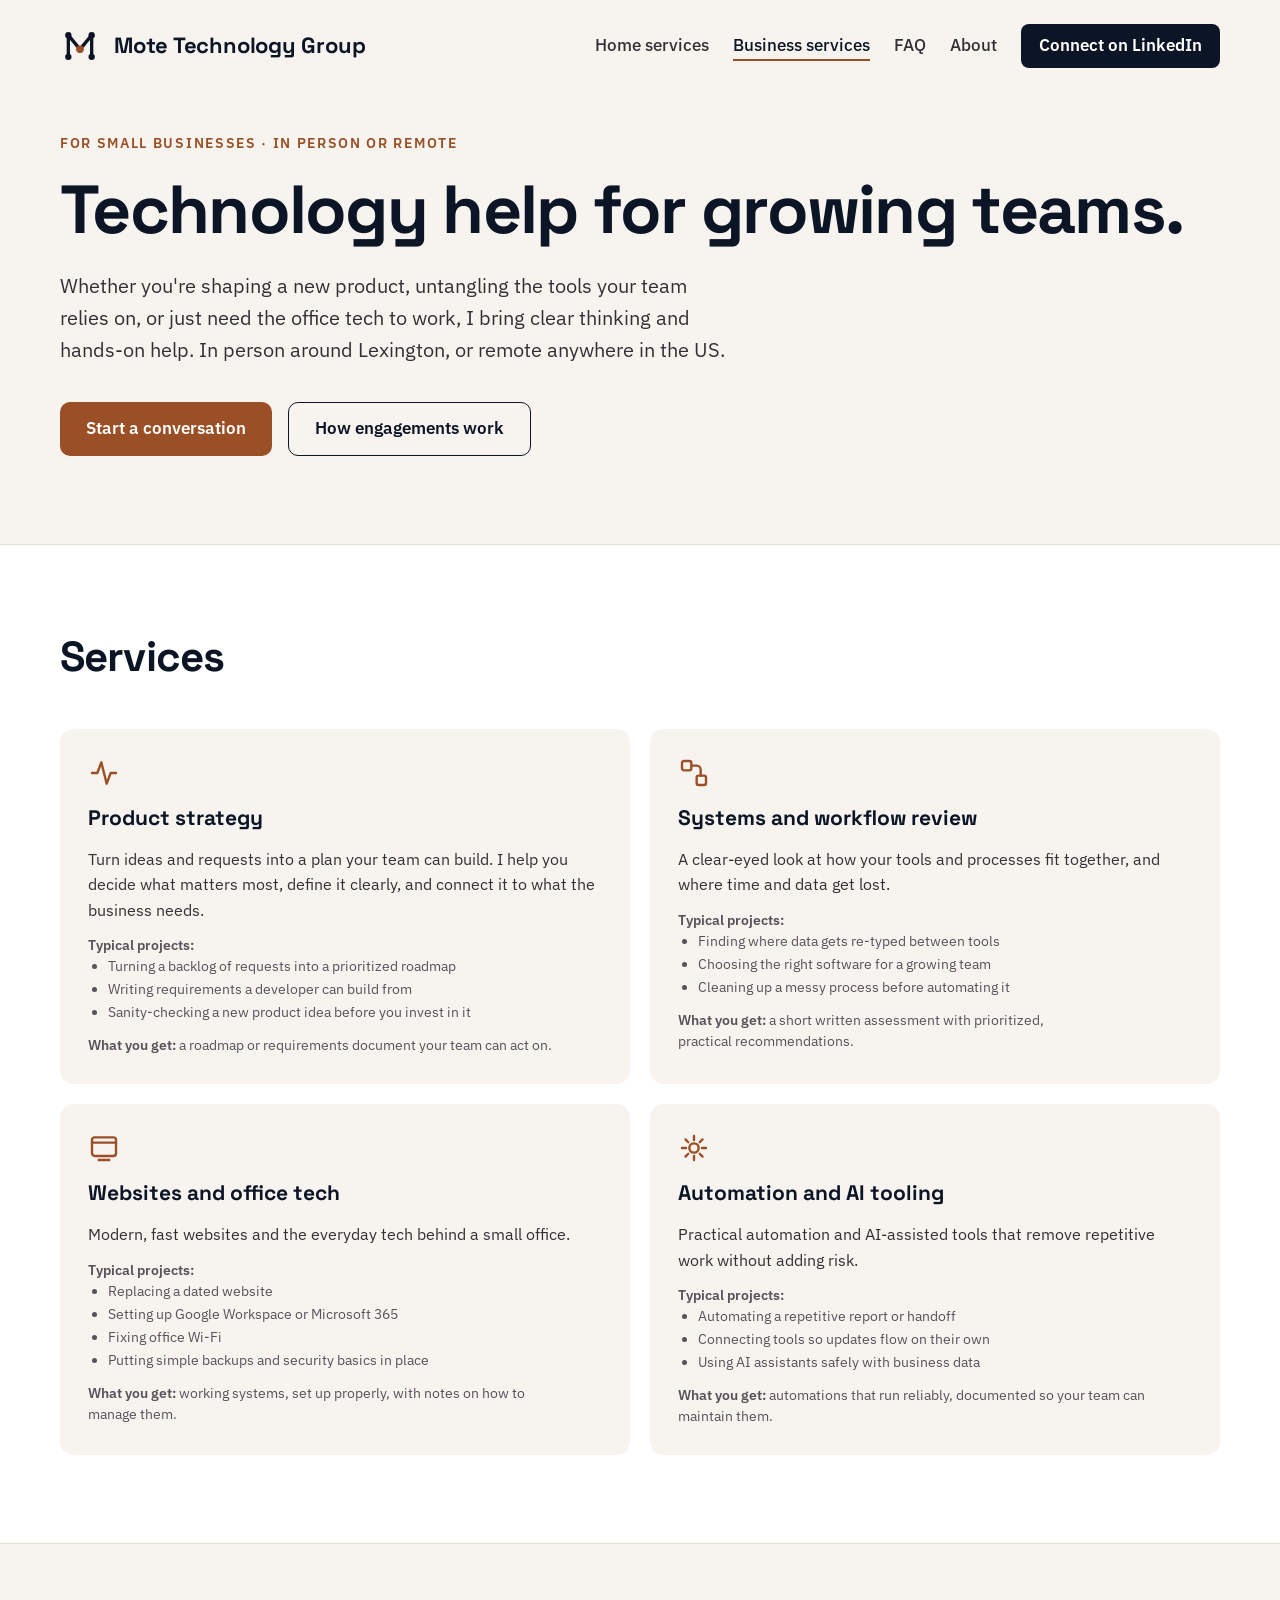
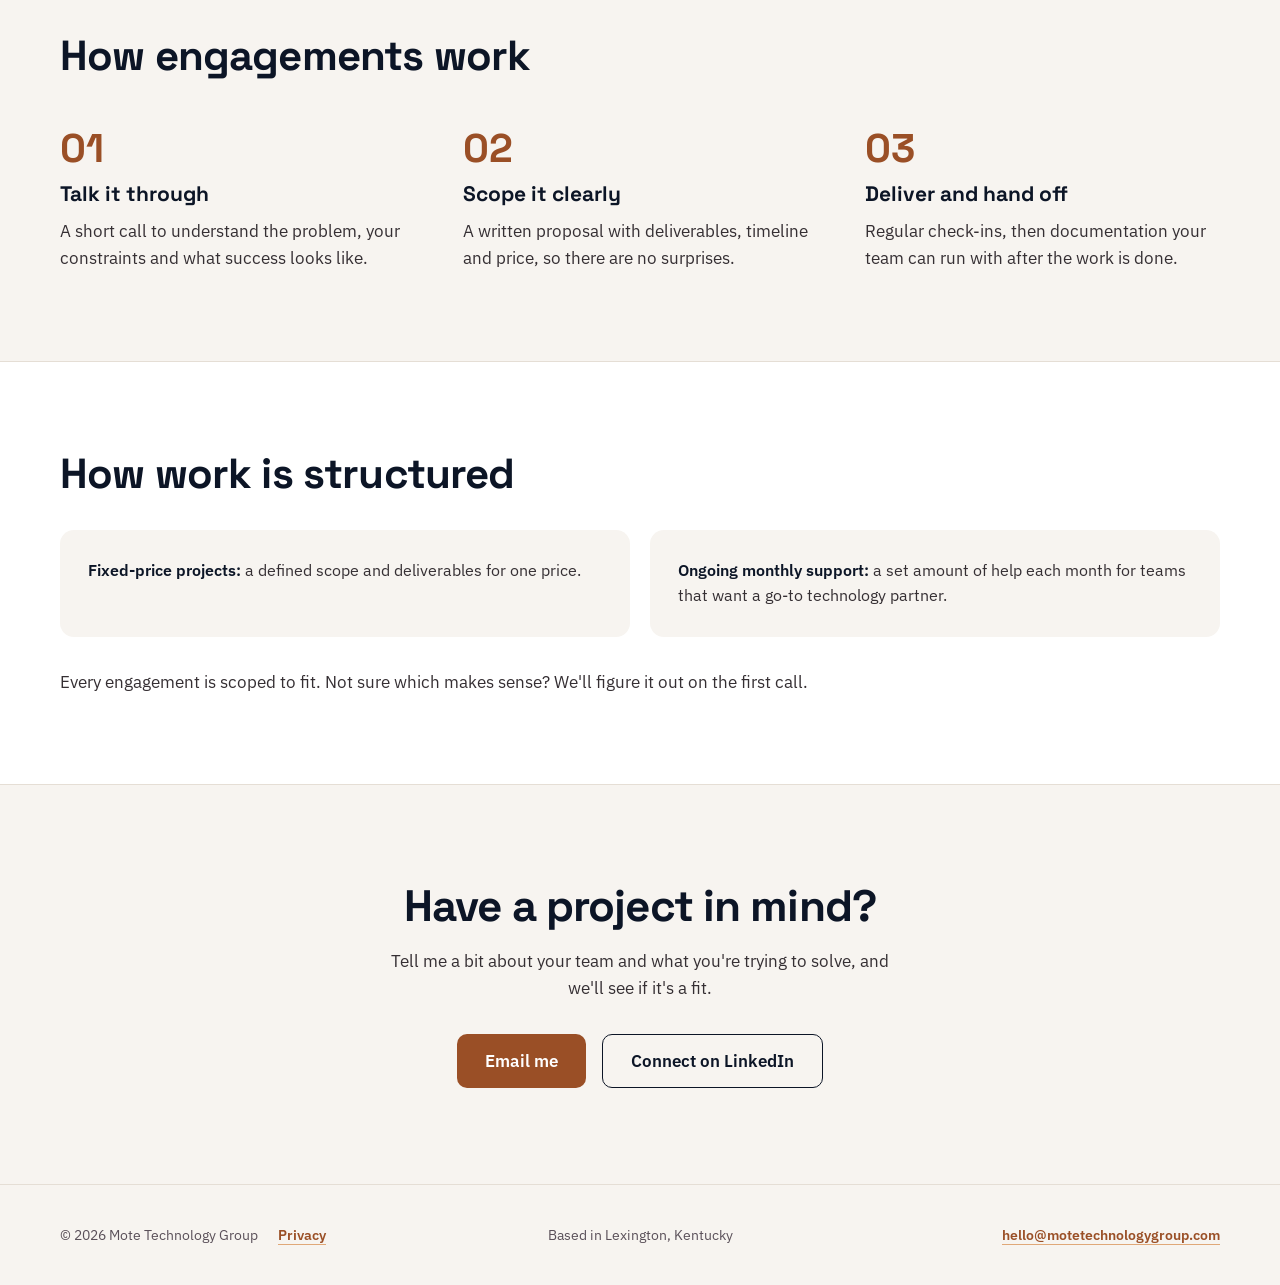
==== business/index.html @ e5a211be "Footer: group Privacy with the copyright and center the location Co-Authored-By: Claude <noreply@ant" ====
<!doctype html>
<html lang="en">
<head>
<meta charset="utf-8">
<meta name="viewport" content="width=device-width, initial-scale=1">
<meta http-equiv="Content-Security-Policy" content="default-src 'none'; style-src 'self'; font-src 'self'; img-src 'self'; connect-src 'self'; manifest-src 'self'; base-uri 'none'; form-action 'none'; object-src 'none'; upgrade-insecure-requests">
<meta name="referrer" content="strict-origin-when-cross-origin">
<title>Small Business Tech Consulting | Mote Technology Group</title>
<meta name="description" content="Product strategy, workflow reviews, websites, office tech and automation for small businesses. In person around Lexington or remote anywhere in the US.">
<link rel="canonical" href="https://motetechnologygroup.com/business/">
<link rel="icon" href="/favicon.svg" type="image/svg+xml">
<link rel="icon" href="/favicon-32.png" type="image/png" sizes="32x32">
<link rel="apple-touch-icon" href="/apple-touch-icon.png">
<link rel="manifest" href="/site.webmanifest">
<meta property="og:type" content="website">
<meta property="og:title" content="Small Business Tech Consulting | Mote Technology Group">
<meta property="og:description" content="Product strategy, workflow reviews, websites, office tech and automation for small businesses. In person around Lexington or remote anywhere in the US.">
<meta property="og:url" content="https://motetechnologygroup.com/business/">
<meta property="og:image" content="https://motetechnologygroup.com/og-image.png">
<meta property="og:image:width" content="1200">
<meta property="og:image:height" content="630">
<meta property="og:image:alt" content="Mote Technology Group: practical technology help for businesses and homes, Lexington, Kentucky">
<meta name="twitter:card" content="summary_large_image">
<meta name="twitter:site" content="@MoteTechnology">
<meta name="twitter:title" content="Small Business Tech Consulting | Mote Technology Group">
<meta name="twitter:description" content="Product strategy, workflow reviews, websites, office tech and automation for small businesses. In person around Lexington or remote anywhere in the US.">
<meta name="twitter:image" content="https://motetechnologygroup.com/og-image.png">
<meta name="color-scheme" content="light dark">
<meta name="theme-color" content="#F7F4F0" media="(prefers-color-scheme: light)">
<meta name="theme-color" content="#0C1526" media="(prefers-color-scheme: dark)">
<link rel="preload" href="/fonts/space-grotesk-latin-500-700.woff2" as="font" type="font/woff2" crossorigin>
<link rel="preload" href="/fonts/ibm-plex-sans-latin-400-600.woff2" as="font" type="font/woff2" crossorigin>
<link rel="stylesheet" href="/styles.css?v=3">
</head>
<body><a class="skip-link" href="#top">Skip to content</a><div class="page">

<header class="site-header">
<a class="brand" href="/">
<svg class="brand-mark" viewBox="0 0 48 48" width="40" height="40" aria-hidden="true" focusable="false"><polyline class="mark-line" points="10,37 10,11 24,28 38,11 38,37"/><g class="mark-nodes"><circle cx="10" cy="37" r="3.8"/><circle cx="10" cy="11" r="3.8"/><circle cx="38" cy="11" r="3.8"/><circle cx="38" cy="37" r="3.8"/></g><circle class="mark-hub" cx="24" cy="28" r="4.6"/></svg>
<span class="brand-name">Mote Technology Group</span>
</a>
<nav class="site-nav">
<a class="nav-link" href="/home/" aria-label="Home services"><span class="nav-long">Home services</span><span class="nav-short">Home</span></a>
<a class="nav-link" href="/business/" aria-current="page" aria-label="Business services"><span class="nav-long">Business services</span><span class="nav-short">Business</span></a>
<a class="nav-link" href="/faq/">FAQ</a>
<a class="nav-link" href="/#about">About</a>
<a class="nav-cta" href="https://www.linkedin.com/in/jacksonmote/">Connect on LinkedIn</a>
</nav>
</header>

<main>
<section class="hero" id="top">
<p class="eyebrow">For small businesses · In person or remote</p>
<h1 class="hero-title">Technology help for growing teams.</h1>
<p class="lead lead-wide">Whether you're shaping a new product, untangling the tools your team relies on, or just need the office tech to work, I bring clear thinking and hands-on help. In person around Lexington, or remote anywhere in the US.</p>
<div class="btn-row">
<a class="btn btn-primary" href="mailto:hello@motetechnologygroup.com?subject=Business%20inquiry">Start a conversation</a>
<a class="btn btn-outline" href="#how">How engagements work</a>
</div>
</section>

<section class="section-white" id="services">
<div class="section">
<h2 class="section-title">Services</h2>
<div class="card-grid">

<div class="card">
<svg class="icon" width="32" height="32" viewBox="0 0 24 24" aria-hidden="true"><path d="M3 12h4l3-8 4 16 3-8h4"></path></svg>
<h3 class="card-title">Product strategy</h3>
<p class="card-text">Turn ideas and requests into a plan your team can build. I help you decide what matters most, define it clearly, and connect it to what the business needs.</p>
<div>
<p class="tp"><strong>Typical projects:</strong></p>
<ul class="tp">
<li>Turning a backlog of requests into a prioritized roadmap</li>
<li>Writing requirements a developer can build from</li>
<li>Sanity-checking a new product idea before you invest in it</li>
</ul>
</div>
<p class="tp"><strong>What you get:</strong> a roadmap or requirements document your team can act on.</p>
</div>

<div class="card">
<svg class="icon" width="32" height="32" viewBox="0 0 24 24" aria-hidden="true"><rect x="3" y="3" width="7" height="7" rx="1.5"></rect><rect x="14" y="14" width="7" height="7" rx="1.5"></rect><path d="M10 6.5h4a3 3 0 0 1 3 3V14"></path></svg>
<h3 class="card-title">Systems and workflow review</h3>
<p class="card-text">A clear-eyed look at how your tools and processes fit together, and where time and data get lost.</p>
<div>
<p class="tp"><strong>Typical projects:</strong></p>
<ul class="tp">
<li>Finding where data gets re-typed between tools</li>
<li>Choosing the right software for a growing team</li>
<li>Cleaning up a messy process before automating it</li>
</ul>
</div>
<p class="tp"><strong>What you get:</strong> a short written assessment with prioritized, practical recommendations.</p>
</div>

<div class="card">
<svg class="icon" width="32" height="32" viewBox="0 0 24 24" aria-hidden="true"><rect x="3" y="4" width="18" height="14" rx="2"></rect><path d="M3 8h18M8 21h8"></path></svg>
<h3 class="card-title">Websites and office tech</h3>
<p class="card-text">Modern, fast websites and the everyday tech behind a small office.</p>
<div>
<p class="tp"><strong>Typical projects:</strong></p>
<ul class="tp">
<li>Replacing a dated website</li>
<li>Setting up Google Workspace or Microsoft 365</li>
<li>Fixing office Wi-Fi</li>
<li>Putting simple backups and security basics in place</li>
</ul>
</div>
<p class="tp"><strong>What you get:</strong> working systems, set up properly, with notes on how to manage them.</p>
</div>

<div class="card">
<svg class="icon" width="32" height="32" viewBox="0 0 24 24" aria-hidden="true"><path d="M12 3v3M12 18v3M3 12h3M18 12h3M5.6 5.6l2.1 2.1M16.3 16.3l2.1 2.1M5.6 18.4l2.1-2.1M16.3 7.7l2.1-2.1"></path><circle cx="12" cy="12" r="3.5"></circle></svg>
<h3 class="card-title">Automation and AI tooling</h3>
<p class="card-text">Practical automation and AI-assisted tools that remove repetitive work without adding risk.</p>
<div>
<p class="tp"><strong>Typical projects:</strong></p>
<ul class="tp">
<li>Automating a repetitive report or handoff</li>
<li>Connecting tools so updates flow on their own</li>
<li>Using AI assistants safely with business data</li>
</ul>
</div>
<p class="tp"><strong>What you get:</strong> automations that run reliably, documented so your team can maintain them.</p>
</div>

</div>
</div>
</section>

<section class="section" id="how">
<h2 class="section-title">How engagements work</h2>
<div class="steps">
<div>
<p class="step-num">01</p>
<h3 class="step-title">Talk it through</h3>
<p class="step-text">A short call to understand the problem, your constraints and what success looks like.</p>
</div>
<div>
<p class="step-num">02</p>
<h3 class="step-title">Scope it clearly</h3>
<p class="step-text">A written proposal with deliverables, timeline and price, so there are no surprises.</p>
</div>
<div>
<p class="step-num">03</p>
<h3 class="step-title">Deliver and hand off</h3>
<p class="step-text">Regular check-ins, then documentation your team can run with after the work is done.</p>
</div>
</div>
</section>

<section class="section-white">
<div class="section">
<h2 class="section-title section-title-mid">How work is structured</h2>
<div class="card-grid">
<p class="note-card"><strong>Fixed-price projects:</strong> a defined scope and deliverables for one price.</p>
<p class="note-card"><strong>Ongoing monthly support:</strong> a set amount of help each month for teams that want a go-to technology partner.</p>
</div>
<p class="section-outro">Every engagement is scoped to fit. Not sure which makes sense? We'll figure it out on the first call.</p>
</div>
</section>

<section class="cta">
<h2 class="cta-title">Have a project in mind?</h2>
<p class="cta-text">Tell me a bit about your team and what you're trying to solve, and we'll see if it's a fit.</p>
<div class="btn-row btn-row-center">
<a class="btn btn-lg btn-wrap btn-primary" aria-label="Email me at hello@motetechnologygroup.com" href="mailto:hello@motetechnologygroup.com?subject=Business%20inquiry">Email me</a>
<a class="btn btn-lg btn-outline" href="https://www.linkedin.com/in/jacksonmote/">Connect on LinkedIn</a>
</div>
</section>
</main>

<footer class="site-footer">
<div class="footer-inner">
<span class="footer-legal"><span>© 2026 Mote Technology Group</span><a class="footer-link" href="/privacy/">Privacy</a></span>
<span>Based in Lexington, Kentucky</span>
<a class="footer-email" href="mailto:hello@motetechnologygroup.com">hello@motetechnologygroup.com</a>
</div>
</footer>

</div>
</body>
</html>
---- styles.css ----
/* Mote Technology Group: shared styles for every page */

/* Fonts: self-hosted Latin subsets from Google Fonts (SIL OFL, see /fonts/OFL.txt).
   Each family is one variable file, declared once per weight the site uses,
   the same way Google's own stylesheet declared them. */
@font-face {
  font-family: 'Space Grotesk'; font-style: normal; font-weight: 500; font-display: swap;
  src: url(/fonts/space-grotesk-latin-500-700.woff2) format('woff2');
  unicode-range: U+0000-00FF, U+0131, U+0152-0153, U+02BB-02BC, U+02C6, U+02DA, U+02DC, U+0304, U+0308, U+0329, U+2000-206F, U+20AC, U+2122, U+2191, U+2193, U+2212, U+2215, U+FEFF, U+FFFD;
}
@font-face {
  font-family: 'Space Grotesk'; font-style: normal; font-weight: 600; font-display: swap;
  src: url(/fonts/space-grotesk-latin-500-700.woff2) format('woff2');
  unicode-range: U+0000-00FF, U+0131, U+0152-0153, U+02BB-02BC, U+02C6, U+02DA, U+02DC, U+0304, U+0308, U+0329, U+2000-206F, U+20AC, U+2122, U+2191, U+2193, U+2212, U+2215, U+FEFF, U+FFFD;
}
@font-face {
  font-family: 'Space Grotesk'; font-style: normal; font-weight: 700; font-display: swap;
  src: url(/fonts/space-grotesk-latin-500-700.woff2) format('woff2');
  unicode-range: U+0000-00FF, U+0131, U+0152-0153, U+02BB-02BC, U+02C6, U+02DA, U+02DC, U+0304, U+0308, U+0329, U+2000-206F, U+20AC, U+2122, U+2191, U+2193, U+2212, U+2215, U+FEFF, U+FFFD;
}
@font-face {
  font-family: 'IBM Plex Sans'; font-style: normal; font-weight: 400; font-stretch: 100%; font-display: swap;
  src: url(/fonts/ibm-plex-sans-latin-400-600.woff2) format('woff2');
  unicode-range: U+0000-00FF, U+0131, U+0152-0153, U+02BB-02BC, U+02C6, U+02DA, U+02DC, U+0304, U+0308, U+0329, U+2000-206F, U+20AC, U+2122, U+2191, U+2193, U+2212, U+2215, U+FEFF, U+FFFD;
}
@font-face {
  font-family: 'IBM Plex Sans'; font-style: normal; font-weight: 500; font-stretch: 100%; font-display: swap;
  src: url(/fonts/ibm-plex-sans-latin-400-600.woff2) format('woff2');
  unicode-range: U+0000-00FF, U+0131, U+0152-0153, U+02BB-02BC, U+02C6, U+02DA, U+02DC, U+0304, U+0308, U+0329, U+2000-206F, U+20AC, U+2122, U+2191, U+2193, U+2212, U+2215, U+FEFF, U+FFFD;
}
@font-face {
  font-family: 'IBM Plex Sans'; font-style: normal; font-weight: 600; font-stretch: 100%; font-display: swap;
  src: url(/fonts/ibm-plex-sans-latin-400-600.woff2) format('woff2');
  unicode-range: U+0000-00FF, U+0131, U+0152-0153, U+02BB-02BC, U+02C6, U+02DA, U+02DC, U+0304, U+0308, U+0329, U+2000-206F, U+20AC, U+2122, U+2191, U+2193, U+2212, U+2215, U+FEFF, U+FFFD;
}

/* Tokens: Midnight Copper palette, type, layout */
:root {
  --ink: #0C1526;
  --text: #352F33;
  --muted: #5A5059;
  --page: #F7F4F0;
  --surface: #FFFFFF;
  --border: #E5DED5;
  --accent: #9A4F26;
  --band: #F3E9DF;
  --on-dark: #EEE8E0;
  --accent-on-dark: #E0A878;
  --link: #8A4521;
  --link-hover: #6A3418;

  /* Roles: what each color is used for, so dark mode can remap them */
  --heading: var(--ink);
  --card: var(--page);
  --tile: var(--surface);
  --accent-hover: var(--link);
  --accent-soft: var(--accent-on-dark);
  --on-accent: #FFFFFF;
  --inverse: var(--ink);
  --on-inverse: #FFFFFF;
  --about-bg: var(--ink);
  --about-heading: #FFFFFF;

  --font-heading: 'Space Grotesk', sans-serif;
  --font-body: 'IBM Plex Sans', system-ui, sans-serif;

  --content-width: 1160px;
  --gutter: 24px;

  /* Fluid type and spacing: phone size at 390px, desktop size at 1280px,
     scaling linearly in between. Equal ends stay fixed. */
  --step-h1: clamp(40px, 40px + 28 * (100vw - 390px) / 890, 68px);
  --step-h2: clamp(30px, 30px + 12 * (100vw - 390px) / 890, 42px);
  --step-h2-cta: clamp(30px, 30px + 14 * (100vw - 390px) / 890, 44px);
  --step-h2-faq: clamp(26px, 26px + 8 * (100vw - 390px) / 890, 34px);
  --step-h3: 21px;
  --step-h3-lg: 24px;
  --space-section: 88px;
  --space-cta: 96px;
  --space-hero-top: clamp(24px, 24px + 16 * (100vw - 390px) / 890, 40px);
  --space-header-top: clamp(16px, 16px + 8 * (100vw - 390px) / 890, 24px);
  --space-header-bottom: clamp(8px, 8px + 16 * (100vw - 390px) / 890, 24px);
  --space-cols: clamp(40px, 40px + 8 * (100vw - 390px) / 890, 48px);

  --radius-sm: 8px;
  --radius-md: 10px;
  --radius-lg: 14px;
  --radius-xl: 20px;

  --ease: 180ms ease;
  --lift: translateY(-1px);
  --shadow-hover: 0 6px 16px rgba(12, 21, 38, 0.14);
  --shadow-press: 0 1px 3px rgba(12, 21, 38, 0.14);
  --shadow-faint: 0 4px 14px rgba(12, 21, 38, 0.06);
  --shadow-soft: 0 0 0 1px var(--border), var(--shadow-faint);
}
/* Reduced motion: no lifts, instant color changes */
@media (prefers-reduced-motion: reduce) { :root { --ease: 0s; --lift: none; } }
/* Dark mode: follows the visitor's system setting (screen only, so print
   stays light). Navy page, lighter navy layers, cream text, light copper
   accents. The About section stays its own deeper navy. */
@media screen and (prefers-color-scheme: dark) {
  :root {
    --page: #0C1526;
    --surface: #111C30;
    --card: #18243A;
    --band: #18243A;
    --tile: #223049;
    --border: #2C3A54;
    --heading: #F7F4F0;
    --text: #E3DCD3;
    --muted: #B3A99F;
    --accent: #E0A878;
    --accent-hover: #F0C9A5;
    --accent-soft: #9A4F26;
    --link: #E0A878;
    --link-hover: #F0C9A5;
    --on-accent: #0C1526;
    --inverse: #F7F4F0;
    --on-inverse: #0C1526;
    --about-bg: #060B16;
    --shadow-hover: 0 6px 16px rgba(0, 0, 0, 0.45);
    --shadow-press: 0 1px 3px rgba(0, 0, 0, 0.45);
    --shadow-faint: 0 4px 14px rgba(0, 0, 0, 0.3);
  }
}

/* Base */
html { scroll-behavior: smooth; }
@media (prefers-reduced-motion: reduce) { html { scroll-behavior: auto; } }
body { margin: 0; background: var(--page); }
/* Avoid a lone word on the last line of a paragraph (no effect where unsupported) */
p, li { text-wrap: pretty; }
a { color: var(--link); transition: color var(--ease), text-decoration-color var(--ease); }
a:hover { color: var(--link-hover); }
:focus-visible { outline: 3px solid var(--accent); outline-offset: 3px; }

.page {
  min-height: 100vh;
  background: var(--page);
  color: var(--heading);
  font-family: var(--font-body);
  font-size: 17px;
  line-height: 1.6;
}
.page-404 { display: flex; flex-direction: column; }

.skip-link {
  position: absolute; left: 16px; top: -80px; z-index: 10;
  display: inline-flex; align-items: center; min-height: 44px; padding: 0 18px;
  border-radius: var(--radius-sm); background: var(--inverse); color: var(--on-inverse);
  font-family: var(--font-body); font-weight: 600; text-decoration: none;
}
.skip-link:focus { top: 16px; color: var(--on-inverse); }

/* Layout */
.section { max-width: var(--content-width); margin: 0 auto; padding: var(--space-section) var(--gutter); }
.section-white { background: var(--surface); border-top: 1px solid var(--border); border-bottom: 1px solid var(--border); }
.section-title {
  margin: 0 0 48px; font-family: var(--font-heading);
  font-size: var(--step-h2); letter-spacing: -0.02em; line-height: 1.15;
}
.section-title-tight { margin-bottom: 12px; }
.section-title-mid { margin-bottom: 32px; }
.section-intro { margin: 0 0 48px; max-width: 620px; color: var(--text); }
.section-outro { margin: 32px 0 0; color: var(--text); }

/* Header and nav */
.site-header {
  width: 100%; max-width: calc(var(--content-width) + 2 * var(--gutter)); box-sizing: border-box;
  margin: 0 auto; padding: var(--space-header-top) var(--gutter) var(--space-header-bottom);
  display: flex; flex-wrap: wrap; gap: 16px; align-items: center; justify-content: space-between;
}
.brand { display: flex; align-items: center; gap: 14px; min-height: 44px; text-decoration: none; color: var(--heading); }
.brand:hover { color: var(--heading); }
.brand-name { font-family: var(--font-heading); font-weight: 700; font-size: 22px; letter-spacing: -0.01em; }
.brand-mark { flex: 0 0 auto; }
.mark-line { fill: none; stroke: var(--heading); stroke-width: 4; stroke-linecap: round; stroke-linejoin: round; }
.mark-nodes { fill: var(--heading); }
.mark-hub { fill: var(--accent); }
.site-nav { display: flex; flex-wrap: wrap; gap: 24px; align-items: center; }
.nav-link {
  display: inline-flex; align-items: center; min-height: 44px; color: var(--text); font-weight: 500;
  text-decoration: underline; text-decoration-color: transparent; text-decoration-thickness: 2px; text-underline-offset: 8px;
}
.nav-link:hover { color: var(--heading); text-decoration-color: var(--accent-soft); }
.nav-short { display: none; }
.site-nav a[aria-current="page"] {
  color: var(--heading); text-decoration: underline; text-decoration-color: var(--accent);
  text-decoration-thickness: 2px; text-underline-offset: 8px;
}
.nav-cta {
  display: inline-flex; align-items: center; min-height: 44px; padding: 0 18px;
  border-radius: var(--radius-sm); background: var(--inverse); color: var(--on-inverse); text-decoration: none; font-weight: 600;
  transition: box-shadow var(--ease), transform var(--ease);
}
.nav-cta:hover { color: var(--on-inverse); transform: var(--lift); box-shadow: var(--shadow-hover); }
.nav-cta:active { transform: none; box-shadow: var(--shadow-press); }
@media (max-width: 640px) {
  .site-header { row-gap: 4px; }
  .nav-cta { display: none; }
  .site-nav { column-gap: 14px; row-gap: 0; font-size: 15px; }
  .nav-long { display: none; }
  .nav-short { display: inline; }
}

/* Hero */
.hero { max-width: var(--content-width); margin: 0 auto; padding: var(--space-hero-top) var(--gutter) var(--space-section); }
.hero-split { display: flex; flex-wrap: wrap; gap: 48px; align-items: center; }
.hero-compact { padding-bottom: 56px; }
.hero-text { flex: 999 1 560px; min-width: 0; }
.hero-title {
  margin: 0 0 24px; font-family: var(--font-heading); font-weight: 700;
  font-size: var(--step-h1); line-height: 1.05; letter-spacing: -0.025em;
}
.lead { margin: 0 0 36px; max-width: 600px; font-size: 20px; color: var(--text); }
.lead-wide { max-width: 680px; }
.hero-compact .lead { margin-bottom: 0; }
.strong-link { font-weight: 600; }
.hero-net { flex: 1 1 320px; min-width: 0; }
.hero-net svg { display: block; width: 100%; height: auto; }
.net-edges { stroke: var(--heading); }
.net-nodes { fill: var(--heading); }
.net-hub { fill: var(--accent); }
/* Hero motion (one 14.4s cycle, three 4.8s slots, one dot moving at a time): an inbound dot
   travels to the hub, a ring fades out around it, then an outbound dot leaves along another
   edge and a ring pulses around its node. All SVG animation (SMIL) so the timings share one clock;
   all of it is hidden for reduced motion. */
.net-pulses { fill: var(--accent); }
.net-glows, .net-react-group { fill: none; stroke: var(--accent); stroke-width: 2.5; }
@media (prefers-reduced-motion: reduce) { .net-pulses, .net-glows, .net-react-group { display: none; } }
@media (max-width: 999px) {
  .hero-net { flex: 0 0 240px; }
  .hero-text { flex-basis: 420px; }
}
@media (max-width: 859px) { .hero-net { display: none; } }

/* Eyebrows and group labels */
.eyebrow, .group-label { font-weight: 600; font-size: 14px; letter-spacing: 0.12em; text-transform: uppercase; }
.eyebrow { margin: 0 0 20px; color: var(--accent); }
.group-label { margin: 0 0 16px; color: var(--muted); }
.group-label-spaced { margin-top: 48px; }
.how-cols .group-label { margin-bottom: 24px; }

/* Buttons */
.btn-row { display: flex; flex-wrap: wrap; gap: 16px; }
.btn-row-center { justify-content: center; }
.btn {
  display: inline-flex; align-items: center; min-height: 52px; padding: 0 26px;
  border-radius: var(--radius-md); text-decoration: none; font-weight: 600; font-size: 17px;
  transition: color var(--ease), background-color var(--ease), border-color var(--ease), box-shadow var(--ease), transform var(--ease);
}
.btn:hover { transform: var(--lift); box-shadow: var(--shadow-hover); }
.btn:active { transform: none; box-shadow: var(--shadow-press); }
.btn-lg { padding-left: 28px; padding-right: 28px; }
.btn-wrap { padding-top: 8px; padding-bottom: 8px; box-sizing: border-box; max-width: 100%; text-align: center; }
.btn-primary, .btn-primary:hover { background: var(--accent); color: var(--on-accent); }
.btn-primary:hover { background: var(--accent-hover); }
.btn-outline, .btn-outline:hover { border: 1.5px solid var(--heading); color: var(--heading); }
.btn-outline:hover { background: var(--band); }
.more-row { margin: 16px 0 0; }
.more-link {
  display: inline-block; box-sizing: border-box; min-height: 44px; padding: 8px 0; font-weight: 600;
  text-decoration: underline; text-decoration-color: transparent; text-underline-offset: 4px;
}
.more-link:hover { text-decoration-color: currentColor; }

/* Cards */
.svc-grid { display: grid; grid-template-columns: repeat(4, minmax(0, 1fr)); gap: 20px; }
@media (max-width: 1000px) { .svc-grid { grid-template-columns: repeat(2, minmax(0, 1fr)); } }
@media (max-width: 560px) { .svc-grid { grid-template-columns: minmax(0, 1fr); } }
.card-grid { display: grid; grid-template-columns: repeat(2, minmax(0, 1fr)); gap: 20px; }
@media (max-width: 640px) { .card-grid { grid-template-columns: minmax(0, 1fr); } }
.card { padding: 28px; border-radius: var(--radius-lg); background: var(--card); display: flex; flex-direction: column; gap: 12px; }
.card, .note-card { transition: box-shadow var(--ease); }
.card:hover, .note-card:hover { box-shadow: var(--shadow-soft); }
.card-title { margin: 0; font-family: var(--font-heading); font-size: var(--step-h3); }
.card-text { margin: 0; color: var(--text); font-size: 16px; }
.note-card { margin: 0; padding: 28px; border-radius: var(--radius-lg); background: var(--card); color: var(--text); font-size: 16px; }
.note-card strong { font-weight: 600; color: var(--heading); }
.icon { fill: none; stroke: var(--accent); stroke-width: 1.8; stroke-linecap: round; stroke-linejoin: round; }
.icon .icon-dot { fill: var(--accent); }

/* "Typical projects" and similar small print */
.tp { margin: 0; color: var(--muted); font-size: 14px; line-height: 1.5; }
.tp strong { font-weight: 600; }
ul.tp { padding-left: 20px; display: flex; flex-direction: column; gap: 2px; }
.svc-note { margin: -8px 0 16px; }
.svc-after { margin: 16px 0 0; }

/* Bands */
.band { padding: 36px; border-radius: var(--radius-lg); background: var(--band); display: flex; flex-wrap: wrap; gap: 32px; }
.band-services { align-items: center; }
.band-info { column-gap: 48px; }
.band-col { flex: 1 1 360px; min-width: 0; }
.band-main { display: flex; flex-direction: column; gap: 12px; }
.band-title { margin: 0; font-family: var(--font-heading); font-size: var(--step-h3-lg); }
.band-text { max-width: 460px; }
.tile-grid { display: grid; grid-template-columns: repeat(2, minmax(0, 1fr)); gap: 12px; }
@media (max-width: 560px) { .tile-grid { grid-template-columns: minmax(0, 1fr); } }
.tile {
  display: flex; align-items: center; padding: 16px 18px; border-radius: var(--radius-md);
  background: var(--tile); font-weight: 600; font-size: 16px; line-height: 1.4;
}
.band-area { flex: 1 1 100%; margin: 0; padding-top: 24px; border-top: 1px solid var(--border); color: var(--text); font-size: 16px; }
.band .more-row { flex: 1 1 100%; margin: -16px 0 0; }
.box-title { margin: 0 0 12px; font-family: var(--font-heading); font-size: var(--step-h3-lg); line-height: 1.2; }
.box-lead { margin: 0 0 12px; color: var(--text); font-size: 16px; }
.prep-list { margin: 0; padding-left: 22px; color: var(--text); font-size: 16px; display: flex; flex-direction: column; gap: 6px; }

/* How it works */
.how-cols { display: grid; grid-template-columns: repeat(2, minmax(0, 1fr)); gap: var(--space-cols); }
@media (max-width: 640px) { .how-cols { grid-template-columns: minmax(0, 1fr); } }
.steps { display: grid; grid-template-columns: repeat(3, minmax(0, 1fr)); gap: var(--space-cols); }
@media (max-width: 640px) { .steps { grid-template-columns: minmax(0, 1fr); } }
.step-list { display: flex; flex-direction: column; gap: 32px; }
.step-num { margin: 0 0 8px; font-family: var(--font-heading); font-weight: 700; font-size: 40px; color: var(--accent); line-height: 1; }
.step-title { margin: 0 0 8px; font-family: var(--font-heading); font-size: var(--step-h3); }
.step-text { margin: 0; color: var(--text); }

/* About (dark) */
.about { background: var(--about-bg); color: var(--on-dark); }
.about-inner { display: flex; flex-wrap: wrap; gap: 48px; align-items: center; }
.about-inner picture { display: flex; flex: 0 0 auto; } /* flex, not inline, so no line box adds space under the img */
.headshot { flex: 0 0 auto; width: 200px; height: 200px; border-radius: var(--radius-xl); object-fit: cover; }
.about-text { flex: 999 1 480px; min-width: 0; }
.about .eyebrow { margin-bottom: 12px; color: var(--accent-on-dark); }
.about-title { margin-bottom: 20px; color: var(--about-heading); }
.about-copy { margin: 0 0 16px; max-width: 680px; }
.about-copy:last-child { margin-bottom: 0; }
.about :focus-visible { outline-color: var(--accent-on-dark); }

/* FAQ */
.faq-list { padding: 72px var(--gutter) var(--space-section); display: flex; flex-direction: column; gap: 56px; }
.faq-group { width: 100%; max-width: 760px; margin: 0 auto; }
.faq-group-title { margin: 0 0 20px; font-family: var(--font-heading); font-size: var(--step-h2-faq); letter-spacing: -0.02em; line-height: 1.15; }
.faq { display: flex; flex-direction: column; gap: 12px; }
.faq details {
  border-radius: var(--radius-lg); background: var(--surface); border: 1px solid var(--border);
  transition: border-color var(--ease), box-shadow var(--ease);
}
.faq details:hover { border-color: var(--accent-soft); box-shadow: var(--shadow-faint); }
.faq summary {
  display: flex; align-items: center; justify-content: space-between; gap: 16px; min-height: 44px;
  padding: 14px 24px; border-radius: var(--radius-lg); cursor: pointer; list-style: none;
  font-family: var(--font-heading); font-weight: 600; font-size: 19px; line-height: 1.35;
}
.faq summary::-webkit-details-marker { display: none; }
.faq summary::after { content: "+"; content: "+" / ""; flex: 0 0 auto; color: var(--accent); font-size: 28px; font-weight: 500; line-height: 1; }
.faq details[open] summary::after { content: "\2212"; content: "\2212" / ""; }
.faq details p { margin: 0; padding: 0 24px 22px; color: var(--text); font-size: 16px; }

/* Closing call to action */
.cta { max-width: var(--content-width); margin: 0 auto; padding: var(--space-cta) var(--gutter); text-align: center; }
.cta-title { margin: 0 0 16px; font-family: var(--font-heading); font-size: var(--step-h2-cta); letter-spacing: -0.02em; line-height: 1.15; }
.cta-text { margin: 0 auto 32px; max-width: 520px; color: var(--text); }
.cta-text-wide { max-width: 600px; }

/* 404 */
.error-main {
  flex: 1 0 auto; width: 100%; max-width: calc(var(--content-width) + 2 * var(--gutter)); box-sizing: border-box;
  margin: 0 auto; padding: 72px var(--gutter) var(--space-cta);
}

/* Footer */
.site-footer { border-top: 1px solid var(--border); }
.footer-inner {
  max-width: var(--content-width); margin: 0 auto; padding: 28px var(--gutter);
  display: flex; flex-wrap: wrap; gap: 12px; align-items: baseline; justify-content: space-between;
  color: var(--muted); font-size: 14px;
}
.footer-email, .footer-email:hover, .footer-link, .footer-link:hover {
  display: inline-flex; align-items: center; min-height: 44px; color: var(--accent); font-weight: 600;
  text-decoration-color: var(--accent-soft); text-underline-offset: 4px;
}
.footer-email:hover, .footer-link:hover { text-decoration-color: var(--accent); }
.footer-legal { display: inline-flex; flex-wrap: wrap; column-gap: 20px; align-items: baseline; }
@media (min-width: 920px) {
  .footer-inner { display: grid; grid-template-columns: 1fr auto 1fr; column-gap: 12px; }
  .footer-email { justify-self: end; }
}

/* Privacy page: a single readable column */
.prose { box-sizing: border-box; width: 100%; max-width: calc(760px + 2 * var(--gutter)); padding-top: 72px; }
.prose h2 { margin: 40px 0 12px; font-family: var(--font-heading); font-size: var(--step-h2-faq); letter-spacing: -0.02em; line-height: 1.15; }
.prose h2:first-child { margin-top: 0; }
.prose p { margin: 0 0 16px; color: var(--text); }

/* Scroll fade-ins: section headings and card groups fade and rise as they
   enter the viewport. Only where scroll-driven animations are supported and
   motion is welcome; the hero is never animated. */
@keyframes fade-rise { from { opacity: 0; transform: translateY(12px); } }
@supports (animation-timeline: view()) {
  @media (prefers-reduced-motion: no-preference) {
    .section-title, .faq-group-title, .cta-title,
    .svc-grid, .card-grid, .band, .how-cols, .steps, .faq {
      animation: fade-rise linear both;
      animation-timeline: view();
      animation-range: entry 0% entry 160px;
    }
  }
}

/* Print: dark text on white with the logo and page content. Navigation,
   buttons and decoration are dropped; the closing email button prints as
   the address, and every FAQ answer prints expanded. */
@media print {
  @page { margin: 16mm; }
  :root {
    --space-section: 32px; --space-cta: 32px; --space-hero-top: 0px;
    --space-header-top: 0px; --space-header-bottom: 16px;
  }
  body, .page, .section-white, .about, .band, .card, .note-card, .tile, .faq details { background: none; box-shadow: none; }
  .card, .note-card, .tile, .band { border: 1px solid var(--border); }
  .page { min-height: 0; }
  .about { color: var(--text); }
  .about-title { color: var(--heading); }
  .about .eyebrow { color: var(--accent); }

  .skip-link, .site-nav, .hero-net, .icon, .btn { display: none; }
  .cta .btn-primary {
    display: inline; min-height: 0; padding: 0; background: none; color: var(--heading);
    font-size: 0; text-decoration: none;
  }
  .cta .btn-primary::after { content: attr(aria-label); font-size: 17px; }

  .section-title, .faq-group-title, .cta-title,
  .svc-grid, .card-grid, .band, .how-cols, .steps, .faq { animation: none; }

  .faq details::details-content { content-visibility: visible; }
  .faq summary::after { display: none; }

  h1, h2, h3, .group-label, .eyebrow, .svc-note { break-after: avoid; }
  .card, .note-card, .tile, .faq details, .step-list > div, .steps > div { break-inside: avoid; }
}
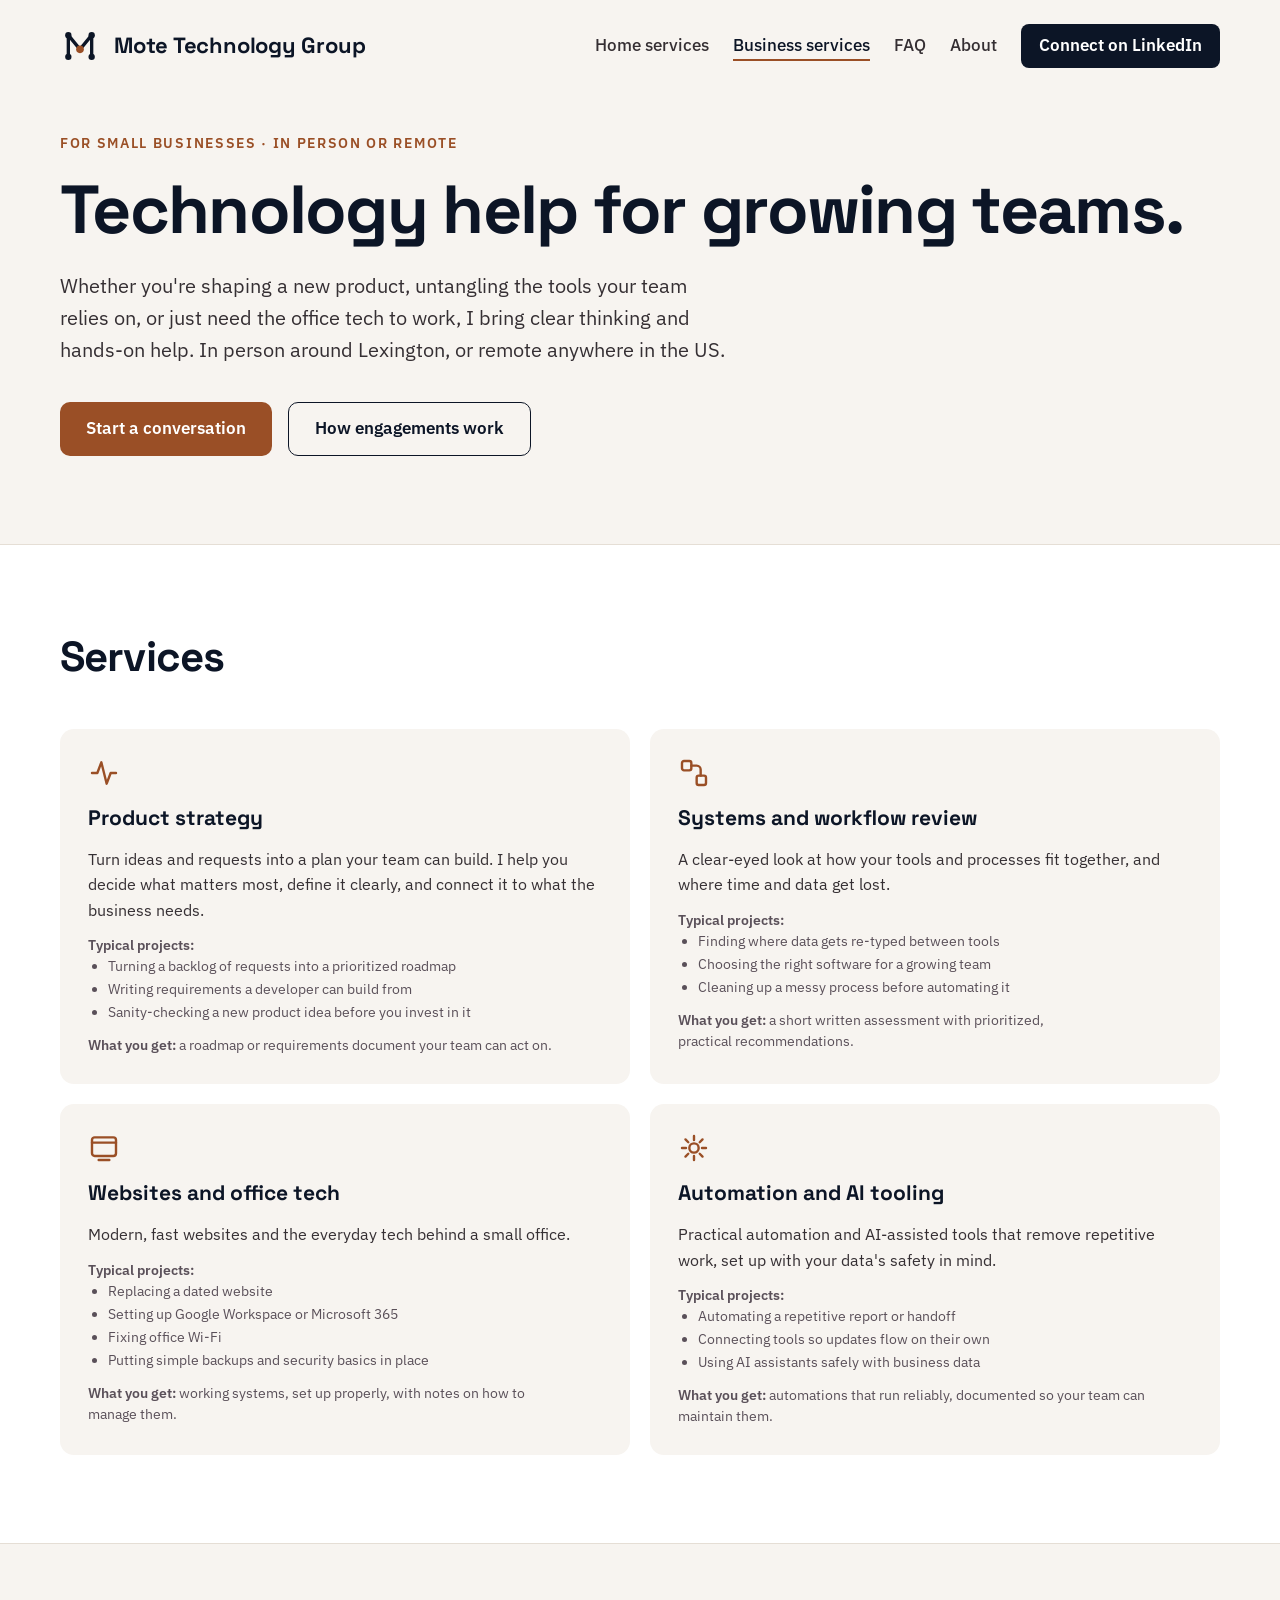
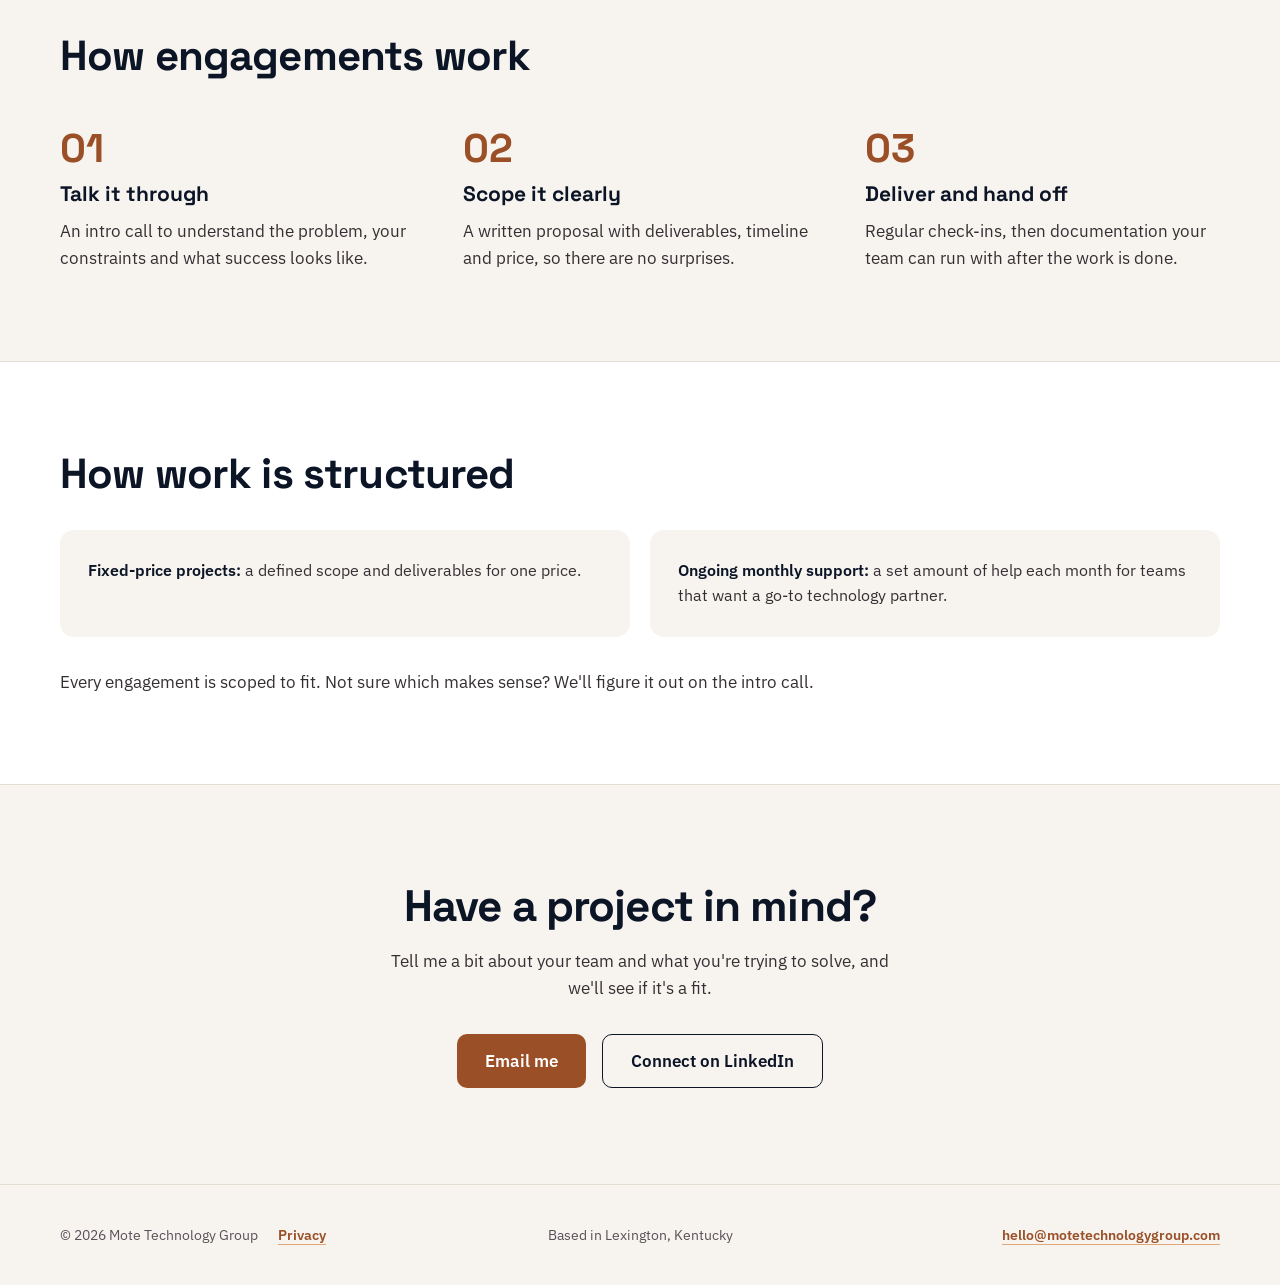
==== commit 0a97117e: "Copy: intro call wording, phone nav labels, availability - The first call is the "intro call" everyw" ====
--- a/business/index.html
+++ b/business/index.html
@@ -30,7 +30,7 @@
 <meta name="theme-color" content="#0C1526" media="(prefers-color-scheme: dark)">
 <link rel="preload" href="/fonts/space-grotesk-latin-500-700.woff2" as="font" type="font/woff2" crossorigin>
 <link rel="preload" href="/fonts/ibm-plex-sans-latin-400-600.woff2" as="font" type="font/woff2" crossorigin>
-<link rel="stylesheet" href="/styles.css?v=3">
+<link rel="stylesheet" href="/styles.css?v=4">
 </head>
 <body><a class="skip-link" href="#top">Skip to content</a><div class="page">
 
@@ -40,8 +40,8 @@
 <span class="brand-name">Mote Technology Group</span>
 </a>
 <nav class="site-nav">
-<a class="nav-link" href="/home/" aria-label="Home services"><span class="nav-long">Home services</span><span class="nav-short">Home</span></a>
-<a class="nav-link" href="/business/" aria-current="page" aria-label="Business services"><span class="nav-long">Business services</span><span class="nav-short">Business</span></a>
+<a class="nav-link" href="/home/"><span class="nav-long">Home services</span><span class="nav-short">Homes</span></a>
+<a class="nav-link" href="/business/" aria-current="page"><span class="nav-long">Business services</span><span class="nav-short">Businesses</span></a>
 <a class="nav-link" href="/faq/">FAQ</a>
 <a class="nav-link" href="/#about">About</a>
 <a class="nav-cta" href="https://www.linkedin.com/in/jacksonmote/">Connect on LinkedIn</a>
@@ -113,7 +113,7 @@
 <div class="card">
 <svg class="icon" width="32" height="32" viewBox="0 0 24 24" aria-hidden="true"><path d="M12 3v3M12 18v3M3 12h3M18 12h3M5.6 5.6l2.1 2.1M16.3 16.3l2.1 2.1M5.6 18.4l2.1-2.1M16.3 7.7l2.1-2.1"></path><circle cx="12" cy="12" r="3.5"></circle></svg>
 <h3 class="card-title">Automation and AI tooling</h3>
-<p class="card-text">Practical automation and AI-assisted tools that remove repetitive work without adding risk.</p>
+<p class="card-text">Practical automation and AI-assisted tools that remove repetitive work, set up with your data's safety in mind.</p>
 <div>
 <p class="tp"><strong>Typical projects:</strong></p>
 <ul class="tp">
@@ -135,7 +135,7 @@
 <div>
 <p class="step-num">01</p>
 <h3 class="step-title">Talk it through</h3>
-<p class="step-text">A short call to understand the problem, your constraints and what success looks like.</p>
+<p class="step-text">An intro call to understand the problem, your constraints and what success looks like.</p>
 </div>
 <div>
 <p class="step-num">02</p>
@@ -157,7 +157,7 @@
 <p class="note-card"><strong>Fixed-price projects:</strong> a defined scope and deliverables for one price.</p>
 <p class="note-card"><strong>Ongoing monthly support:</strong> a set amount of help each month for teams that want a go-to technology partner.</p>
 </div>
-<p class="section-outro">Every engagement is scoped to fit. Not sure which makes sense? We'll figure it out on the first call.</p>
+<p class="section-outro">Every engagement is scoped to fit. Not sure which makes sense? We'll figure it out on the intro call.</p>
 </div>
 </section>
 
--- a/styles.css
+++ b/styles.css
@@ -131,6 +131,8 @@
 body { margin: 0; background: var(--page); }
 /* Avoid a lone word on the last line of a paragraph (no effect where unsupported) */
 p, li { text-wrap: pretty; }
+/* Headings and short labels: even line lengths, so none ends on a lone word */
+h1, h2, h3, h4, summary, .tile { text-wrap: balance; }
 a { color: var(--link); transition: color var(--ease), text-decoration-color var(--ease); }
 a:hover { color: var(--link-hover); }
 :focus-visible { outline: 3px solid var(--accent); outline-offset: 3px; }
@@ -156,6 +158,7 @@
 /* Layout */
 .section { max-width: var(--content-width); margin: 0 auto; padding: var(--space-section) var(--gutter); }
 .section-white { background: var(--surface); border-top: 1px solid var(--border); border-bottom: 1px solid var(--border); }
+main > .section-white:last-child { border-bottom: 0; } /* the footer draws that line */
 .section-title {
   margin: 0 0 48px; font-family: var(--font-heading);
   font-size: var(--step-h2); letter-spacing: -0.02em; line-height: 1.15;
@@ -180,15 +183,14 @@
 .mark-hub { fill: var(--accent); }
 .site-nav { display: flex; flex-wrap: wrap; gap: 24px; align-items: center; }
 .nav-link {
-  display: inline-flex; align-items: center; min-height: 44px; color: var(--text); font-weight: 500;
+  position: relative; display: inline-flex; align-items: center; min-height: 44px; color: var(--text); font-weight: 500;
   text-decoration: underline; text-decoration-color: transparent; text-decoration-thickness: 2px; text-underline-offset: 8px;
 }
+/* Short links such as "FAQ" stay at least 44px wide to tap, without changing the spacing */
+.nav-link::before { content: ""; position: absolute; inset: 0 min(0px, (100% - 44px) / 2); }
 .nav-link:hover { color: var(--heading); text-decoration-color: var(--accent-soft); }
 .nav-short { display: none; }
-.site-nav a[aria-current="page"] {
-  color: var(--heading); text-decoration: underline; text-decoration-color: var(--accent);
-  text-decoration-thickness: 2px; text-underline-offset: 8px;
-}
+.site-nav a[aria-current="page"] { color: var(--heading); text-decoration-color: var(--accent); }
 .nav-cta {
   display: inline-flex; align-items: center; min-height: 44px; padding: 0 18px;
   border-radius: var(--radius-sm); background: var(--inverse); color: var(--on-inverse); text-decoration: none; font-weight: 600;
@@ -196,9 +198,14 @@
 }
 .nav-cta:hover { color: var(--on-inverse); transform: var(--lift); box-shadow: var(--shadow-hover); }
 .nav-cta:active { transform: none; box-shadow: var(--shadow-press); }
+/* Too narrow for one header row: the nav takes the second row, with the LinkedIn button at its right edge */
+@media (min-width: 700px) and (max-width: 1019px) {
+  .site-nav { flex: 1 1 100%; }
+  .nav-cta { margin-left: auto; }
+}
+@media (max-width: 699px) { .nav-cta { display: none; } }
 @media (max-width: 640px) {
   .site-header { row-gap: 4px; }
-  .nav-cta { display: none; }
   .site-nav { column-gap: 14px; row-gap: 0; font-size: 15px; }
   .nav-long { display: none; }
   .nav-short { display: inline; }
@@ -241,6 +248,13 @@
 .group-label { margin: 0 0 16px; color: var(--muted); }
 .group-label-spaced { margin-top: 48px; }
 .how-cols .group-label { margin-bottom: 24px; }
+/* Phones: a smaller intro and tighter spacing keep the main button on the first screen */
+@media (max-width: 640px) {
+  .hero { padding-top: 16px; }
+  .eyebrow { margin-bottom: 16px; }
+  .hero-title { margin-bottom: 20px; }
+  .lead { margin-bottom: 28px; font-size: 18px; }
+}
 
 /* Buttons */
 .btn-row { display: flex; flex-wrap: wrap; gap: 16px; }
@@ -267,7 +281,7 @@
 
 /* Cards */
 .svc-grid { display: grid; grid-template-columns: repeat(4, minmax(0, 1fr)); gap: 20px; }
-@media (max-width: 1000px) { .svc-grid { grid-template-columns: repeat(2, minmax(0, 1fr)); } }
+@media (max-width: 1159px) { .svc-grid { grid-template-columns: repeat(2, minmax(0, 1fr)); } }
 @media (max-width: 560px) { .svc-grid { grid-template-columns: minmax(0, 1fr); } }
 .card-grid { display: grid; grid-template-columns: repeat(2, minmax(0, 1fr)); gap: 20px; }
 @media (max-width: 640px) { .card-grid { grid-template-columns: minmax(0, 1fr); } }
@@ -295,7 +309,7 @@
 .band-col { flex: 1 1 360px; min-width: 0; }
 .band-main { display: flex; flex-direction: column; gap: 12px; }
 .band-title { margin: 0; font-family: var(--font-heading); font-size: var(--step-h3-lg); }
-.band-text { max-width: 460px; }
+.band-text, .band-main .tp { max-width: 560px; }
 .tile-grid { display: grid; grid-template-columns: repeat(2, minmax(0, 1fr)); gap: 12px; }
 @media (max-width: 560px) { .tile-grid { grid-template-columns: minmax(0, 1fr); } }
 .tile {
@@ -332,7 +346,7 @@
 
 /* FAQ */
 .faq-list { padding: 72px var(--gutter) var(--space-section); display: flex; flex-direction: column; gap: 56px; }
-.faq-group { width: 100%; max-width: 760px; margin: 0 auto; }
+.faq-group { width: 100%; max-width: 760px; }
 .faq-group-title { margin: 0 0 20px; font-family: var(--font-heading); font-size: var(--step-h2-faq); letter-spacing: -0.02em; line-height: 1.15; }
 .faq { display: flex; flex-direction: column; gap: 12px; }
 .faq details {
@@ -348,7 +362,7 @@
 .faq summary::-webkit-details-marker { display: none; }
 .faq summary::after { content: "+"; content: "+" / ""; flex: 0 0 auto; color: var(--accent); font-size: 28px; font-weight: 500; line-height: 1; }
 .faq details[open] summary::after { content: "\2212"; content: "\2212" / ""; }
-.faq details p { margin: 0; padding: 0 24px 22px; color: var(--text); font-size: 16px; }
+.faq details p { margin: 0; padding: 0 24px 22px; color: var(--text); font-size: 16px; overflow-wrap: break-word; }
 
 /* Closing call to action */
 .cta { max-width: var(--content-width); margin: 0 auto; padding: var(--space-cta) var(--gutter); text-align: center; }
@@ -380,11 +394,12 @@
   .footer-email { justify-self: end; }
 }
 
-/* Privacy page: a single readable column */
-.prose { box-sizing: border-box; width: 100%; max-width: calc(760px + 2 * var(--gutter)); padding-top: 72px; }
+/* Privacy page: a single readable column, starting at the same left edge as the page title */
+.prose { padding-top: 72px; }
+.prose > * { max-width: 760px; }
 .prose h2 { margin: 40px 0 12px; font-family: var(--font-heading); font-size: var(--step-h2-faq); letter-spacing: -0.02em; line-height: 1.15; }
 .prose h2:first-child { margin-top: 0; }
-.prose p { margin: 0 0 16px; color: var(--text); }
+.prose p { margin: 0 0 16px; color: var(--text); overflow-wrap: break-word; }
 
 /* Scroll fade-ins: section headings and card groups fade and rise as they
    enter the viewport. Only where scroll-driven animations are supported and
@@ -403,7 +418,8 @@
 
 /* Print: dark text on white with the logo and page content. Navigation,
    buttons and decoration are dropped; the closing email button prints as
-   the address, and every FAQ answer prints expanded. */
+   the address, every FAQ answer prints expanded, and links in the privacy
+   policy print their address. */
 @media print {
   @page { margin: 16mm; }
   :root {
@@ -430,6 +446,16 @@
   .faq details::details-content { content-visibility: visible; }
   .faq summary::after { display: none; }
 
-  h1, h2, h3, .group-label, .eyebrow, .svc-note { break-after: avoid; }
-  .card, .note-card, .tile, .faq details, .step-list > div, .steps > div { break-inside: avoid; }
-}
+  h1, h2, h3, h4, .group-label, .eyebrow, .svc-note { break-after: avoid; }
+  .card, .note-card, .tile, .faq details, .step-list > div, .steps > div, .how-cols > div, .cta { break-inside: avoid; }
+
+  /* One card per row, so a tall row of cards cannot push half a page of white space ahead of it */
+  .card-grid { grid-template-columns: minmax(0, 1fr); }
+  .prose a[href^="https:"] { overflow-wrap: anywhere; }
+  .prose a[href^="https:"]::after { content: " (" attr(href) ")"; font-weight: 400; }
+
+  /* Footer: three short lines kept with the content above them */
+  .site-footer { break-before: avoid; break-inside: avoid; }
+  .footer-inner { display: flex; flex-direction: column; align-items: flex-start; gap: 2px; padding: 16px var(--gutter) 0; }
+  .footer-email, .footer-email:hover, .footer-link, .footer-link:hover { display: inline; min-height: 0; }
+}
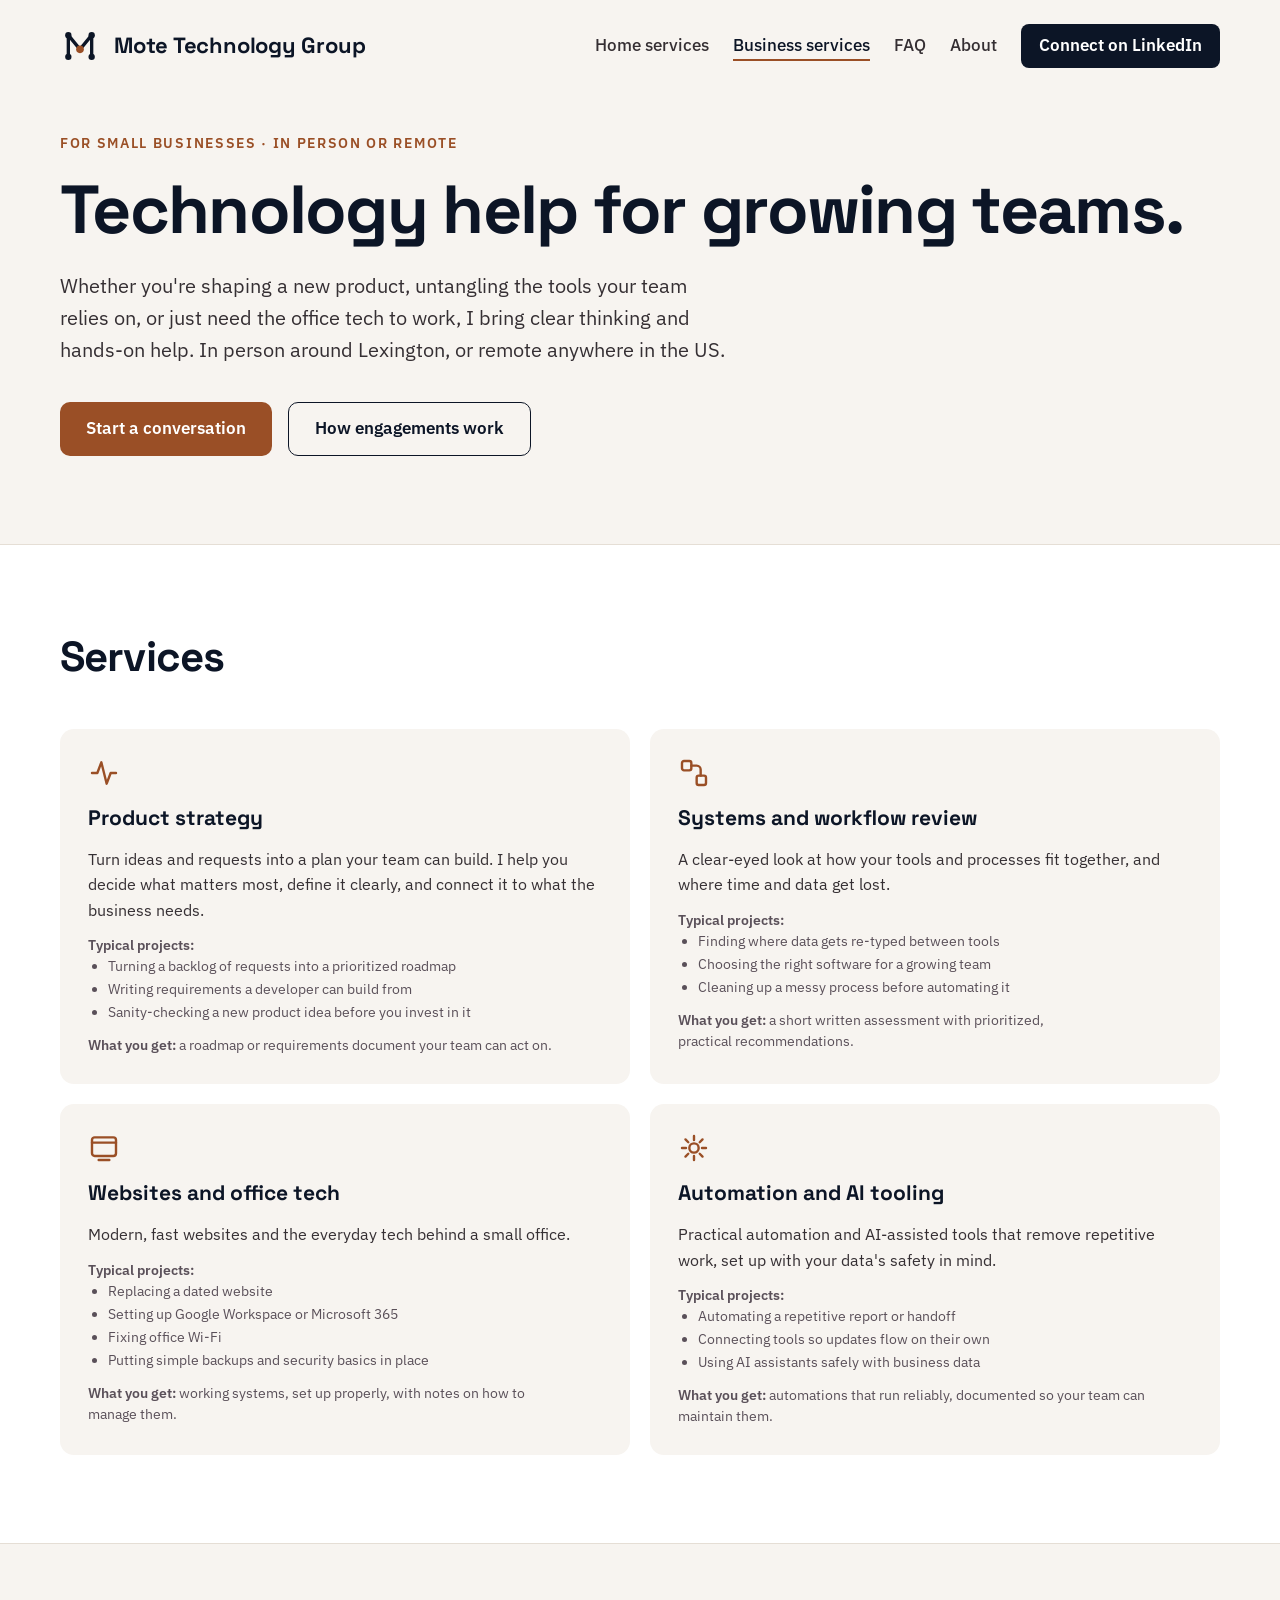
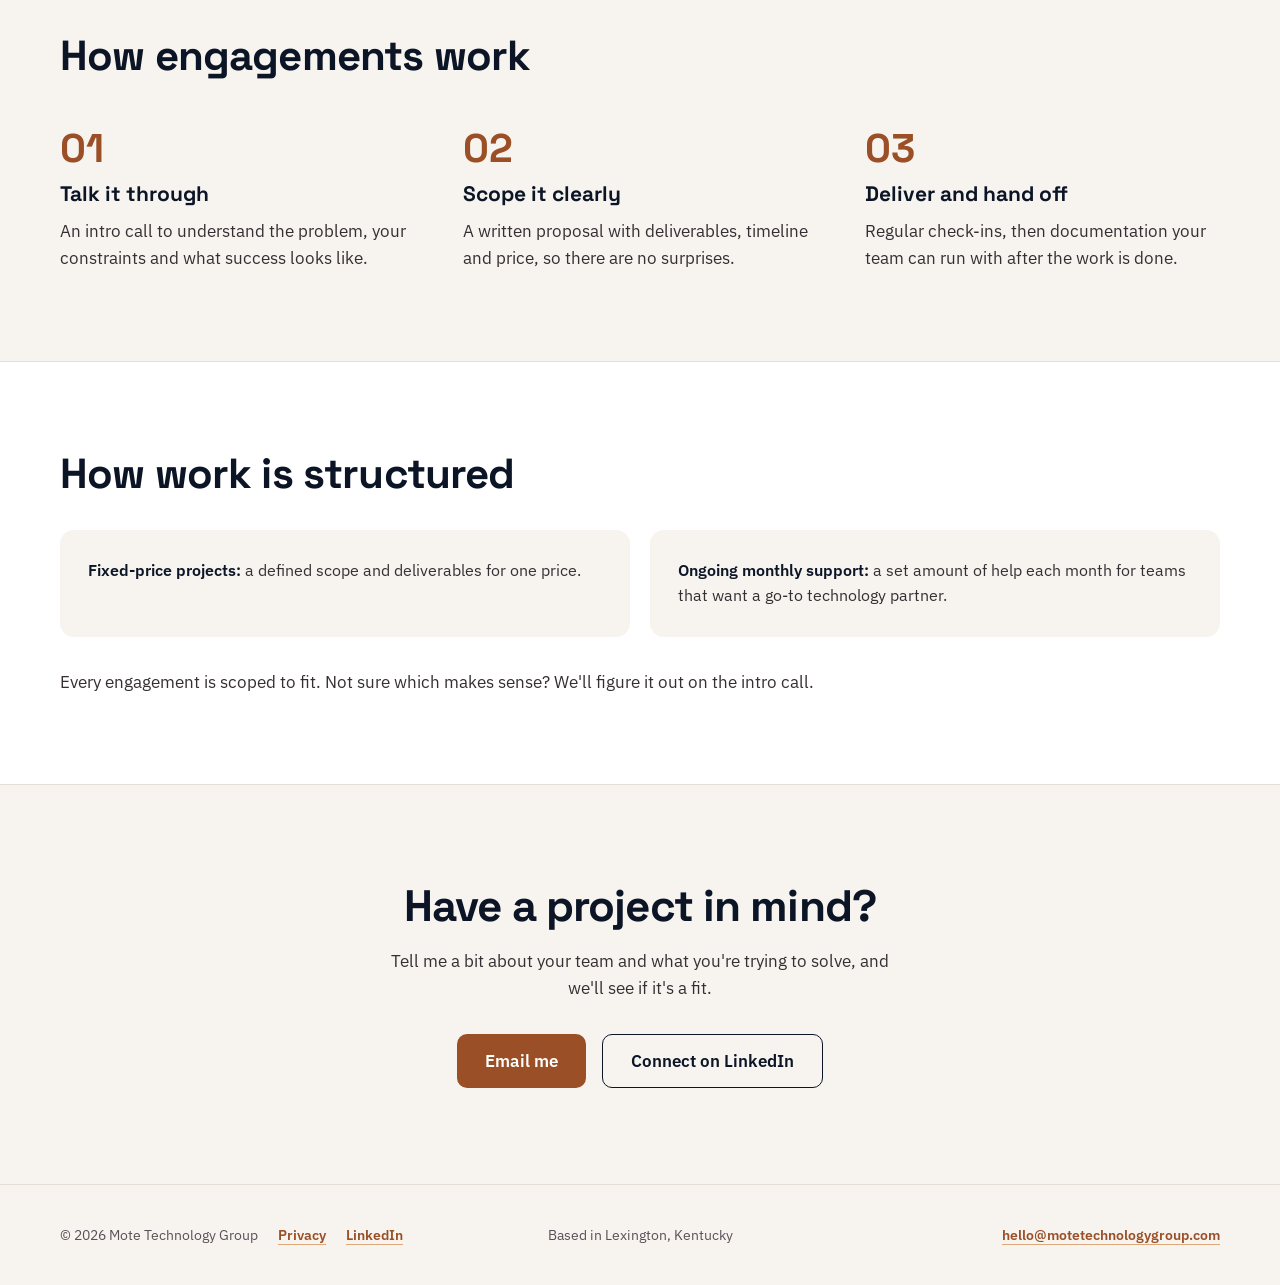
==== commit e007bf12: "Footer: LinkedIn link on every page The header's LinkedIn button is hidden below 700px, so phones ha" ====
--- a/business/index.html
+++ b/business/index.html
@@ -30,7 +30,7 @@
 <meta name="theme-color" content="#0C1526" media="(prefers-color-scheme: dark)">
 <link rel="preload" href="/fonts/space-grotesk-latin-500-700.woff2" as="font" type="font/woff2" crossorigin>
 <link rel="preload" href="/fonts/ibm-plex-sans-latin-400-600.woff2" as="font" type="font/woff2" crossorigin>
-<link rel="stylesheet" href="/styles.css?v=4">
+<link rel="stylesheet" href="/styles.css?v=5">
 </head>
 <body><a class="skip-link" href="#top">Skip to content</a><div class="page">
 
@@ -131,23 +131,23 @@
 
 <section class="section" id="how">
 <h2 class="section-title">How engagements work</h2>
-<div class="steps">
-<div>
-<p class="step-num">01</p>
+<ol class="steps">
+<li>
+<p class="step-num" aria-hidden="true">01</p>
 <h3 class="step-title">Talk it through</h3>
 <p class="step-text">An intro call to understand the problem, your constraints and what success looks like.</p>
-</div>
-<div>
-<p class="step-num">02</p>
+</li>
+<li>
+<p class="step-num" aria-hidden="true">02</p>
 <h3 class="step-title">Scope it clearly</h3>
 <p class="step-text">A written proposal with deliverables, timeline and price, so there are no surprises.</p>
-</div>
-<div>
-<p class="step-num">03</p>
+</li>
+<li>
+<p class="step-num" aria-hidden="true">03</p>
 <h3 class="step-title">Deliver and hand off</h3>
 <p class="step-text">Regular check-ins, then documentation your team can run with after the work is done.</p>
-</div>
-</div>
+</li>
+</ol>
 </section>
 
 <section class="section-white">
@@ -173,7 +173,7 @@
 
 <footer class="site-footer">
 <div class="footer-inner">
-<span class="footer-legal"><span>© 2026 Mote Technology Group</span><a class="footer-link" href="/privacy/">Privacy</a></span>
+<span class="footer-legal"><span>© 2026 Mote Technology Group</span><span class="footer-links"><a class="footer-link" href="/privacy/">Privacy</a><a class="footer-link" href="https://www.linkedin.com/in/jacksonmote/">LinkedIn</a></span></span>
 <span>Based in Lexington, Kentucky</span>
 <a class="footer-email" href="mailto:hello@motetechnologygroup.com">hello@motetechnologygroup.com</a>
 </div>
--- a/styles.css
+++ b/styles.css
@@ -310,6 +310,9 @@
 .band-main { display: flex; flex-direction: column; gap: 12px; }
 .band-title { margin: 0; font-family: var(--font-heading); font-size: var(--step-h3-lg); }
 .band-text, .band-main .tp { max-width: 560px; }
+/* Tiles and steps are lists with no bullets or numbers showing. The empty-string marker
+   looks the same as "none"; it is there because Safari stops announcing a list styled "none". */
+.tile-grid, .step-list, .steps, ol.how-cols { margin: 0; padding: 0; list-style: none; list-style-type: ""; }
 .tile-grid { display: grid; grid-template-columns: repeat(2, minmax(0, 1fr)); gap: 12px; }
 @media (max-width: 560px) { .tile-grid { grid-template-columns: minmax(0, 1fr); } }
 .tile {
@@ -328,6 +331,16 @@
 .steps { display: grid; grid-template-columns: repeat(3, minmax(0, 1fr)); gap: var(--space-cols); }
 @media (max-width: 640px) { .steps { grid-template-columns: minmax(0, 1fr); } }
 .step-list { display: flex; flex-direction: column; gap: 32px; }
+/* Home page, two step lists side by side: step 01 lines up with step 01, 02 with 02, and so on,
+   however the text wraps. Both columns share five rows: the label, then up to four steps. */
+@supports (grid-template-rows: subgrid) {
+  @media screen and (min-width: 641px) {
+    .how-pair { grid-template-rows: repeat(5, auto); row-gap: 0; }
+    .how-pair > div, .how-pair .step-list { display: grid; grid-template-rows: subgrid; }
+    .how-pair > div { grid-row: span 5; }
+    .how-pair .step-list { grid-row: span 4; }
+  }
+}
 .step-num { margin: 0 0 8px; font-family: var(--font-heading); font-weight: 700; font-size: 40px; color: var(--accent); line-height: 1; }
 .step-title { margin: 0 0 8px; font-family: var(--font-heading); font-size: var(--step-h3); }
 .step-text { margin: 0; color: var(--text); }
@@ -388,8 +401,9 @@
   text-decoration-color: var(--accent-soft); text-underline-offset: 4px;
 }
 .footer-email:hover, .footer-link:hover { text-decoration-color: var(--accent); }
-.footer-legal { display: inline-flex; flex-wrap: wrap; column-gap: 20px; align-items: baseline; }
-@media (min-width: 920px) {
+/* The two footer links stay together: where the row is too narrow they move under the copyright line as a pair */
+.footer-legal, .footer-links { display: inline-flex; flex-wrap: wrap; column-gap: 20px; align-items: baseline; }
+@media (min-width: 1020px) {
   .footer-inner { display: grid; grid-template-columns: 1fr auto 1fr; column-gap: 12px; }
   .footer-email { justify-self: end; }
 }
@@ -447,7 +461,7 @@
   .faq summary::after { display: none; }
 
   h1, h2, h3, h4, .group-label, .eyebrow, .svc-note { break-after: avoid; }
-  .card, .note-card, .tile, .faq details, .step-list > div, .steps > div, .how-cols > div, .cta { break-inside: avoid; }
+  .card, .note-card, .tile, .faq details, .step-list > li, .steps > li, .how-cols > div, .how-cols > li, .cta { break-inside: avoid; }
 
   /* One card per row, so a tall row of cards cannot push half a page of white space ahead of it */
   .card-grid { grid-template-columns: minmax(0, 1fr); }
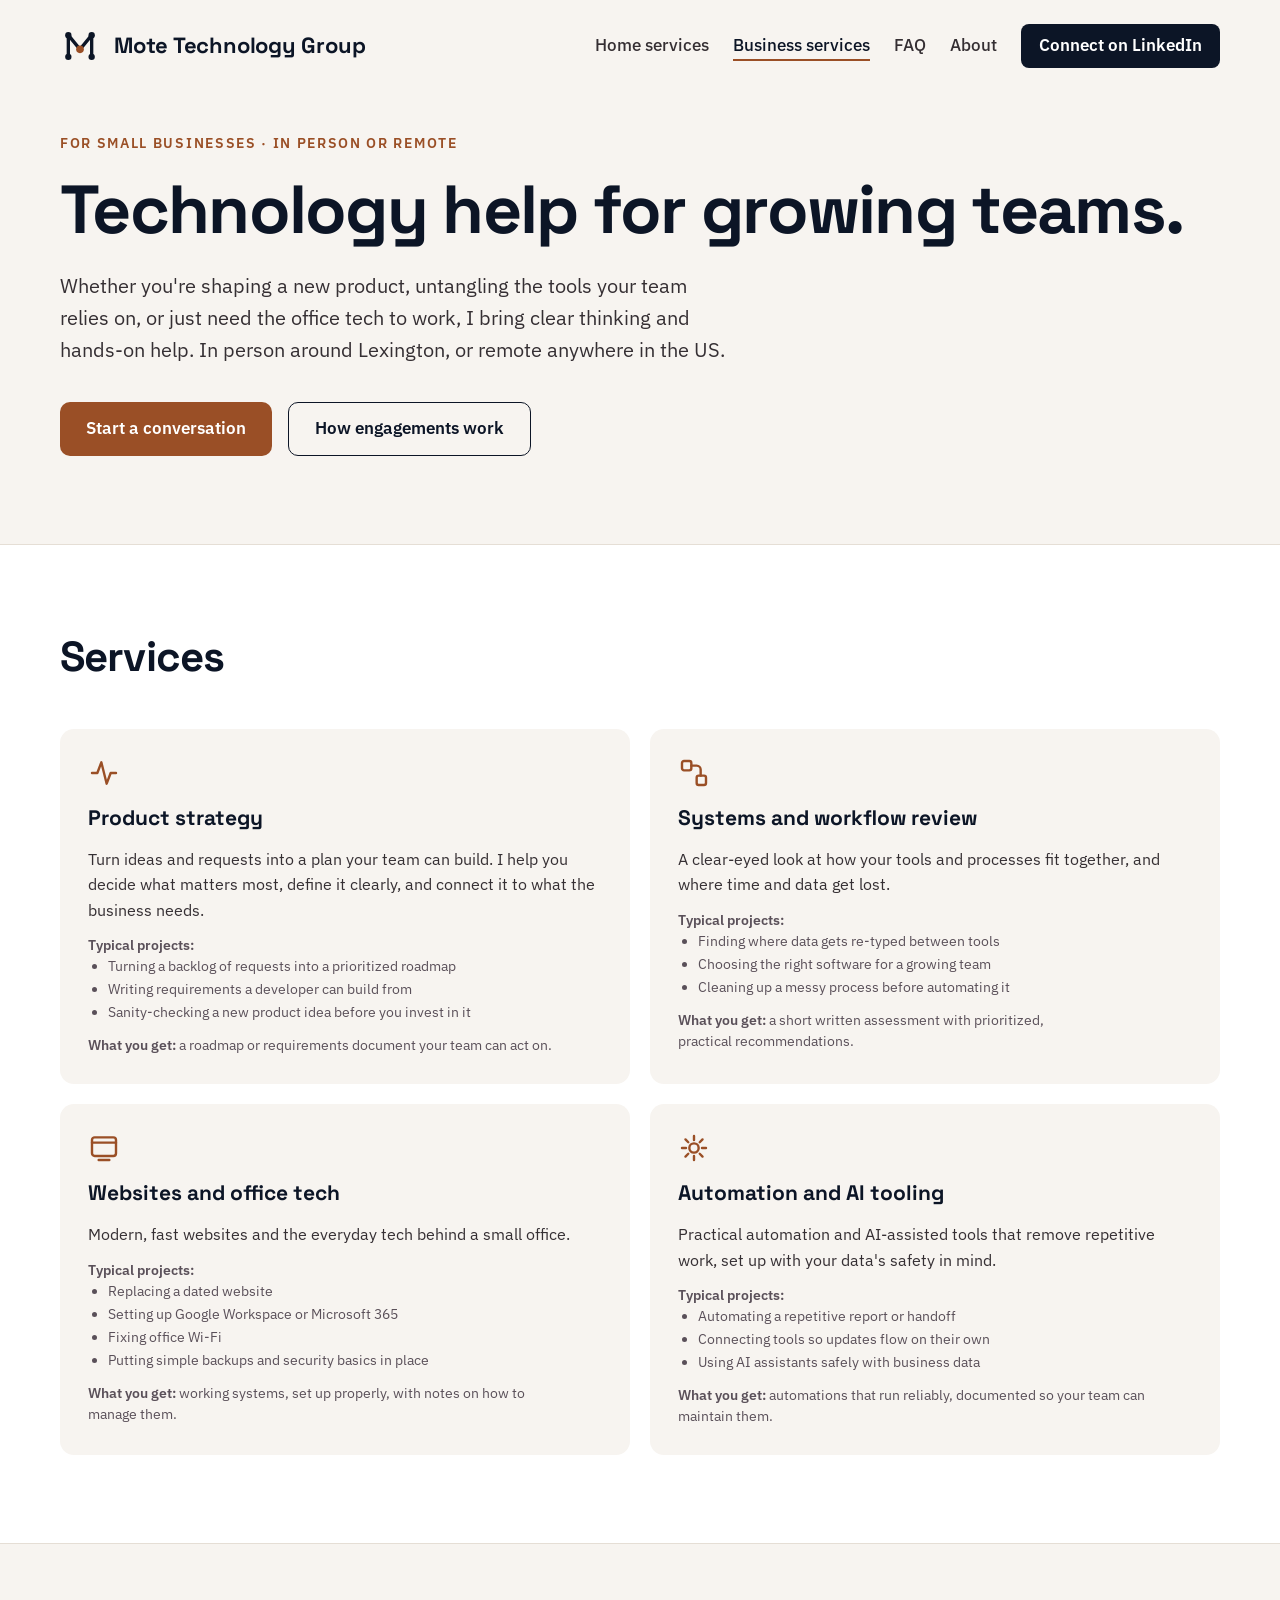
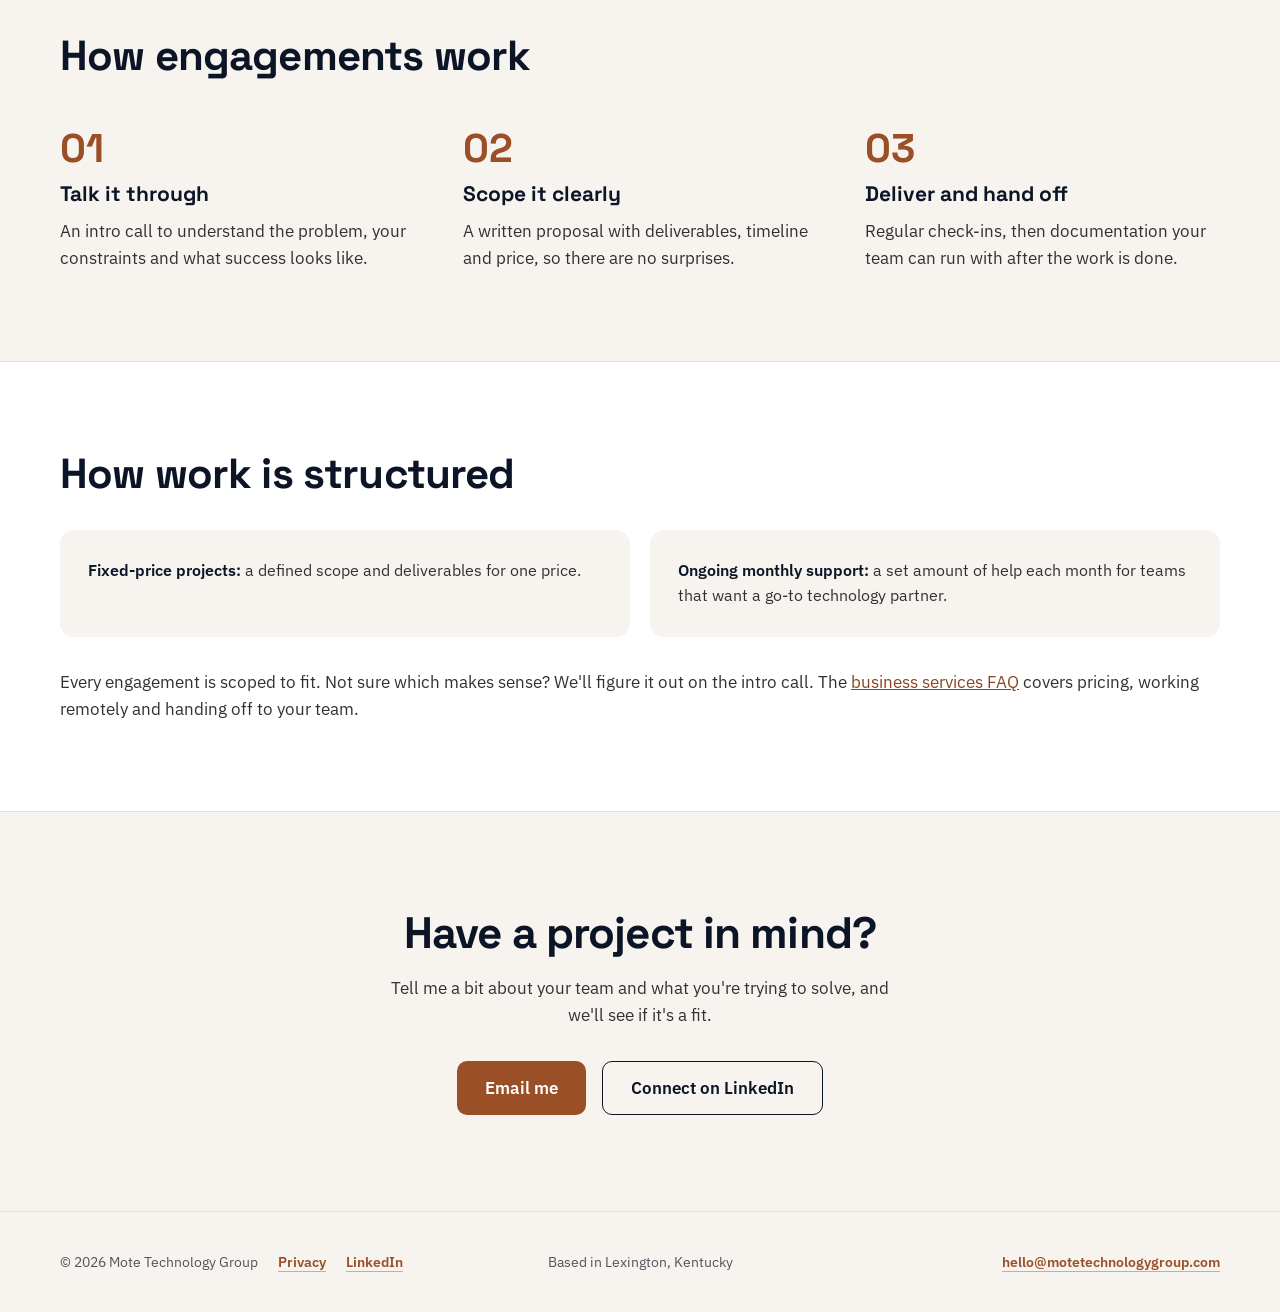
==== commit 4c7bbd68: "Links between the service pages and the FAQ - FAQ answers now link to the page they talk about: "Wha" ====
--- a/business/index.html
+++ b/business/index.html
@@ -19,7 +19,7 @@
 <meta property="og:image" content="https://motetechnologygroup.com/og-image.png">
 <meta property="og:image:width" content="1200">
 <meta property="og:image:height" content="630">
-<meta property="og:image:alt" content="Mote Technology Group: practical technology help for businesses and homes, Lexington, Kentucky">
+<meta property="og:image:alt" content="Mote Technology Group: technology that works, for small businesses and homes. Lexington, Kentucky">
 <meta name="twitter:card" content="summary_large_image">
 <meta name="twitter:site" content="@MoteTechnology">
 <meta name="twitter:title" content="Small Business Tech Consulting | Mote Technology Group">
@@ -157,7 +157,7 @@
 <p class="note-card"><strong>Fixed-price projects:</strong> a defined scope and deliverables for one price.</p>
 <p class="note-card"><strong>Ongoing monthly support:</strong> a set amount of help each month for teams that want a go-to technology partner.</p>
 </div>
-<p class="section-outro">Every engagement is scoped to fit. Not sure which makes sense? We'll figure it out on the intro call.</p>
+<p class="section-outro">Every engagement is scoped to fit. Not sure which makes sense? We'll figure it out on the intro call. The <a href="/faq/#business-services">business services FAQ</a> covers pricing, working remotely and handing off to your team.</p>
 </div>
 </section>
 
--- a/styles.css
+++ b/styles.css
@@ -359,7 +359,8 @@
 
 /* FAQ */
 .faq-list { padding: 72px var(--gutter) var(--space-section); display: flex; flex-direction: column; gap: 56px; }
-.faq-group { width: 100%; max-width: 760px; }
+/* scroll-margin: links from the service pages land on a group (/faq/#home-services) with room above its title */
+.faq-group { width: 100%; max-width: 760px; scroll-margin-top: 24px; }
 .faq-group-title { margin: 0 0 20px; font-family: var(--font-heading); font-size: var(--step-h2-faq); letter-spacing: -0.02em; line-height: 1.15; }
 .faq { display: flex; flex-direction: column; gap: 12px; }
 .faq details {
